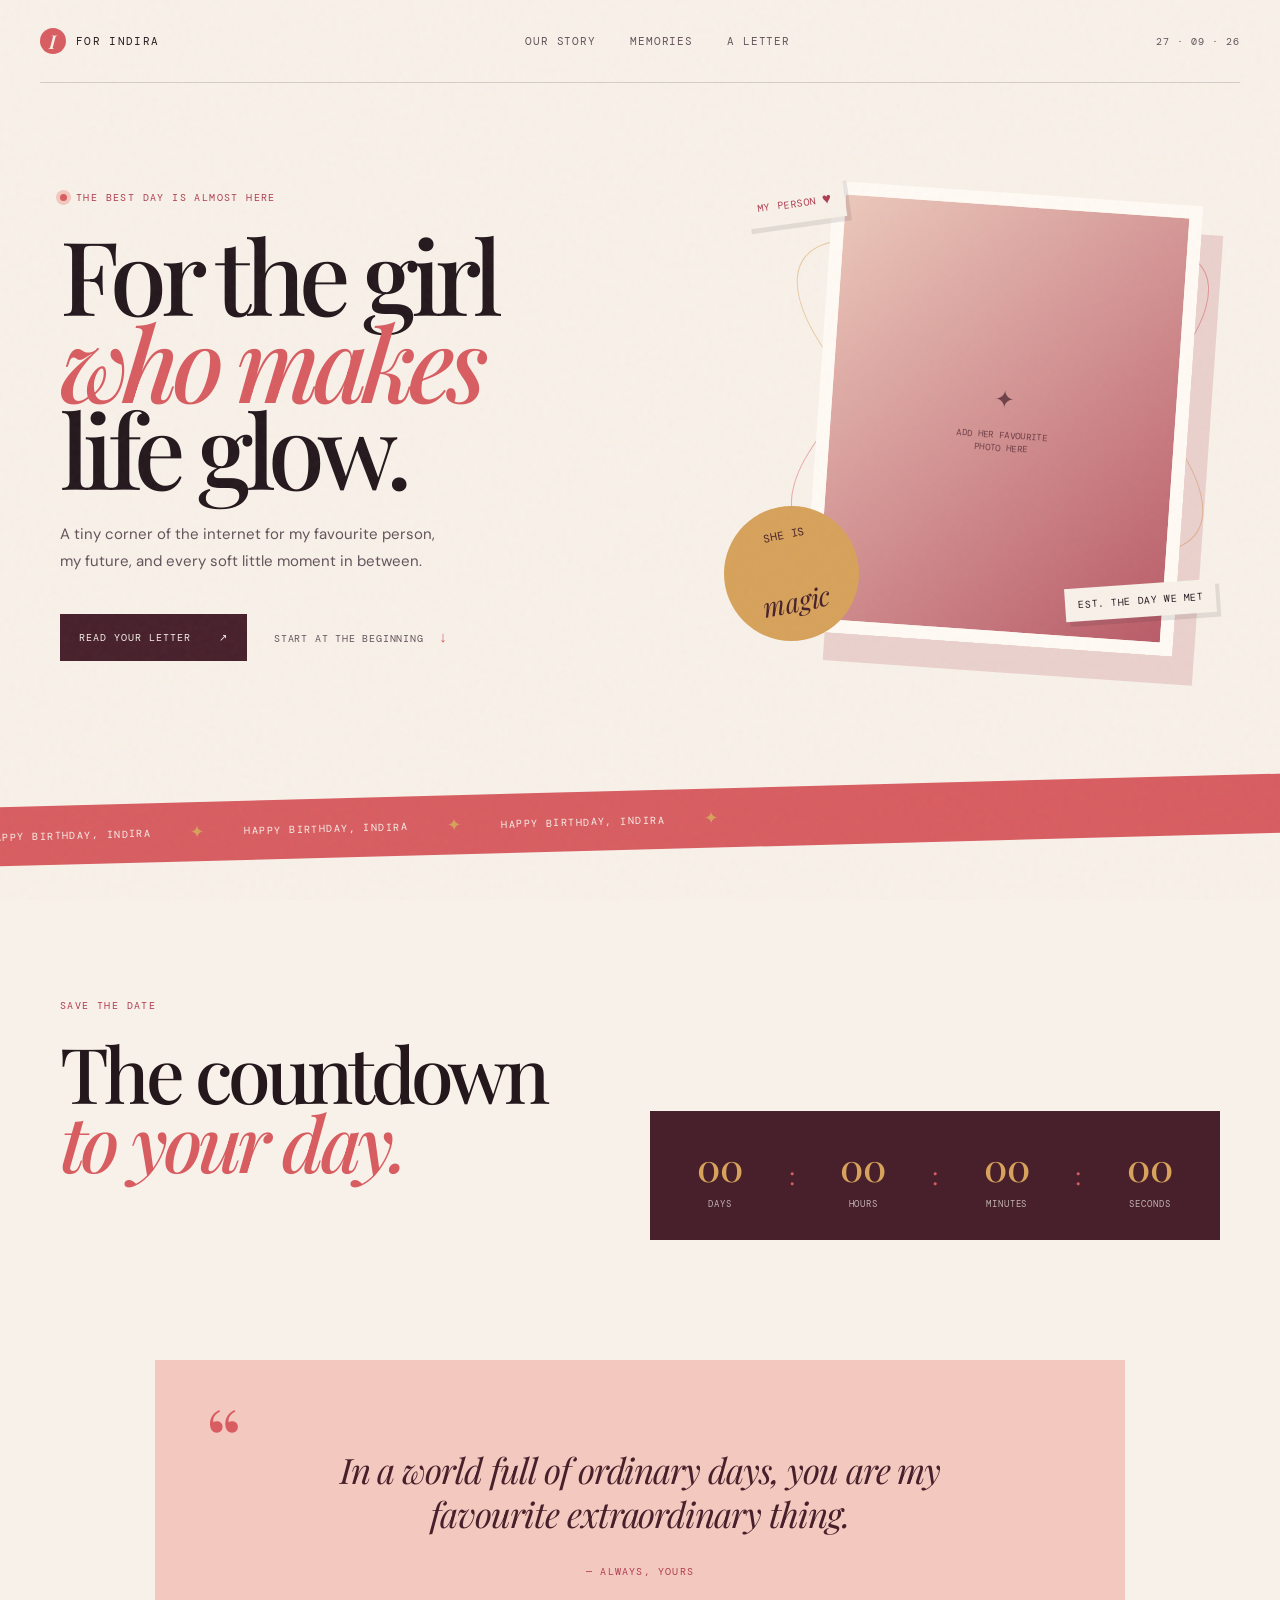
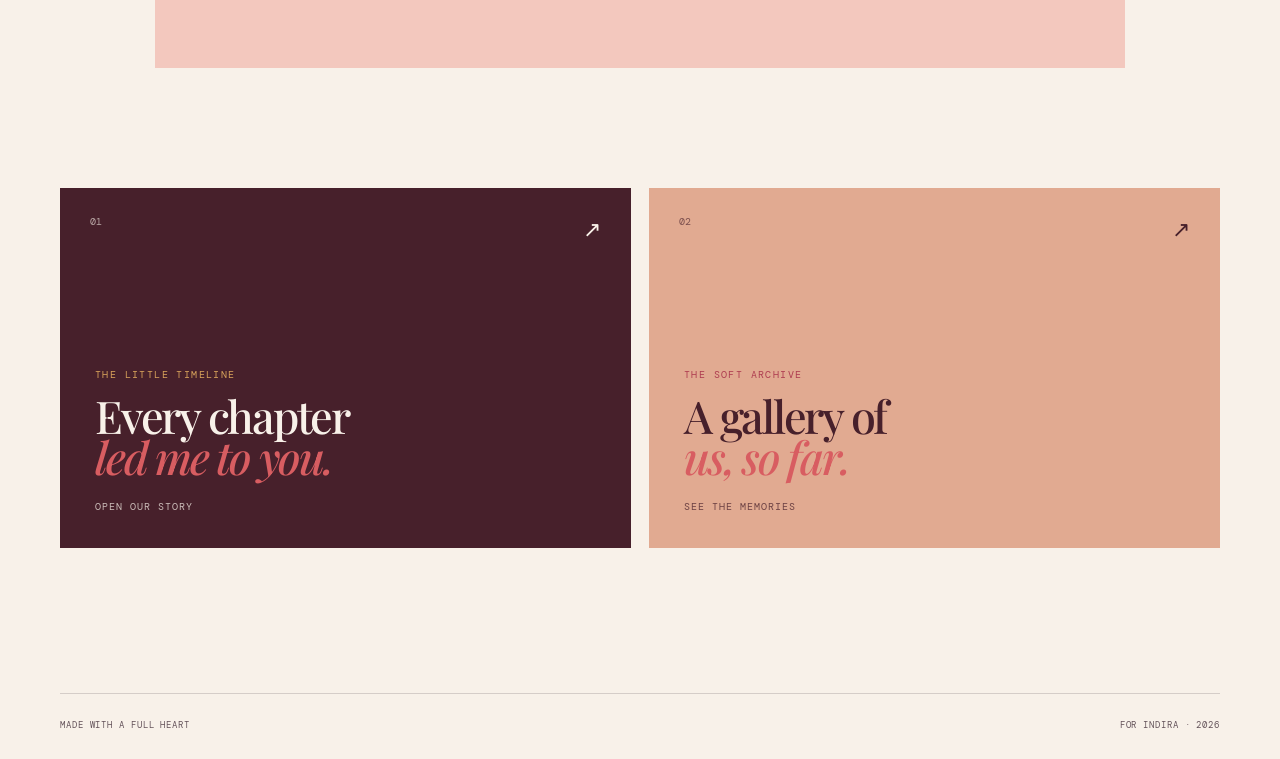
==== index.html @ 16805b85 "sample-template" ====
<!doctype html>
<html lang="en">
  <head>
    <meta charset="utf-8" />
    <meta name="viewport" content="width=device-width, initial-scale=1" />
    <meta name="theme-color" content="#22151a" />
    <meta name="description" content="A little birthday universe made for Indira." />
    <title>For Indira — A little birthday universe</title>
    <link rel="stylesheet" href="styles.css" />
    <script defer src="script.js"></script>
  </head>
  <body class="home-page">
    <div class="grain" aria-hidden="true"></div>
    <header class="site-header">
      <a class="brand" href="index.html" aria-label="For Indira home">
        <span class="brand-mark">i</span>
        <span>for indira</span>
      </a>
      <nav class="site-nav" aria-label="Main navigation">
        <a href="story.html">our story</a>
        <a href="gallery.html">memories</a>
        <a href="letter.html">a letter</a>
      </nav>
      <span class="header-date">27 · 09 · 26</span>
    </header>

    <main>
      <section class="hero section-shell">
        <div class="hero-copy">
          <p class="eyebrow"><span class="eyebrow-dot"></span> the best day is almost here</p>
          <h1>For the girl<br /><em>who makes</em><br />life glow.</h1>
          <p class="hero-intro">A tiny corner of the internet for my favourite person, my future, and every soft little moment in between.</p>
          <div class="hero-actions">
            <a class="button button-primary" href="letter.html">read your letter <span>↗</span></a>
            <a class="text-link" href="story.html">start at the beginning <span>↓</span></a>
          </div>
        </div>
        <div class="hero-art" aria-label="A framed photo placeholder for Indira">
          <div class="orbit orbit-one"></div>
          <div class="orbit orbit-two"></div>
          <div class="hero-photo photo-slot" data-photo="assets/photos/indira-hero.jpg" data-label="your favourite photo of Indira">
            <span class="photo-icon">✦</span>
            <span class="photo-slot-label">add her favourite photo here</span>
          </div>
          <div class="hero-sticker sticker-top">my person <span>♥</span></div>
          <div class="hero-sticker sticker-bottom">est. the day we met</div>
          <div class="hero-note">she is<br /><strong>magic</strong></div>
        </div>
      </section>

      <section class="ticker" aria-label="Birthday message">
        <div class="ticker-track"><span>happy birthday, indira</span><i>✦</i><span>happy birthday, indira</span><i>✦</i><span>happy birthday, indira</span><i>✦</i></div>
      </section>

      <section class="countdown-section section-shell">
        <div>
          <p class="eyebrow">save the date</p>
          <h2>The countdown<br /><em>to your day.</em></h2>
        </div>
        <div class="countdown-card" data-countdown="2026-09-27T00:00:00+05:30">
          <div class="countdown-item"><strong data-unit="days">00</strong><span>days</span></div>
          <div class="countdown-divider">:</div>
          <div class="countdown-item"><strong data-unit="hours">00</strong><span>hours</span></div>
          <div class="countdown-divider">:</div>
          <div class="countdown-item"><strong data-unit="minutes">00</strong><span>minutes</span></div>
          <div class="countdown-divider">:</div>
          <div class="countdown-item"><strong data-unit="seconds">00</strong><span>seconds</span></div>
        </div>
      </section>

      <section class="love-note section-shell">
        <span class="quote-mark">“</span>
        <p>In a world full of ordinary days, you are my favourite extraordinary thing.</p>
        <span class="signature">— always, yours</span>
      </section>

      <section class="preview-grid section-shell">
        <a class="preview-card preview-story" href="story.html">
          <span class="card-number">01</span><span class="card-arrow">↗</span>
          <p class="eyebrow">the little timeline</p><h3>Every chapter<br /><em>led me to you.</em></h3><span class="card-link">open our story</span>
        </a>
        <a class="preview-card preview-gallery" href="gallery.html">
          <span class="card-number">02</span><span class="card-arrow">↗</span>
          <p class="eyebrow">the soft archive</p><h3>A gallery of<br /><em>us, so far.</em></h3><span class="card-link">see the memories</span>
        </a>
      </section>
    </main>

    <footer class="site-footer section-shell"><span>made with a full heart</span><span>for indira · 2026</span></footer>
  </body>
</html>
---- styles.css ----
@import url('https://fonts.googleapis.com/css2?family=DM+Mono:wght@400;500&family=DM+Sans:wght@400;500;600;700&family=Playfair+Display:ital,wght@0,500;0,600;1,500;1,600&display=swap');

:root {
  --ink: #24181d;
  --ink-soft: #64535a;
  --paper: #f8f1e9;
  --paper-deep: #eaded3;
  --rose: #d85d61;
  --rose-dark: #ae3d50;
  --rose-pale: #f3c8be;
  --wine: #47202b;
  --gold: #d7a25b;
  --line: rgba(36, 24, 29, .16);
  --serif: 'Playfair Display', Georgia, serif;
  --sans: 'DM Sans', Arial, sans-serif;
  --mono: 'DM Mono', monospace;
}

* { box-sizing: border-box; }
html { scroll-behavior: smooth; }
body { margin: 0; background: var(--paper); color: var(--ink); font-family: var(--sans); overflow-x: hidden; }
a { color: inherit; text-decoration: none; }
button { font: inherit; }
.grain { position: fixed; inset: 0; z-index: 20; pointer-events: none; opacity: .055; background-image: url("data:image/svg+xml,%3Csvg viewBox='0 0 180 180' xmlns='http://www.w3.org/2000/svg'%3E%3Cfilter id='n'%3E%3CfeTurbulence type='fractalNoise' baseFrequency='.85' numOctaves='3' stitchTiles='stitch'/%3E%3C/filter%3E%3Crect width='100%25' height='100%25' filter='url(%23n)' opacity='.7'/%3E%3C/svg%3E"); }
.section-shell { width: min(1160px, calc(100% - 80px)); margin-inline: auto; }
.site-header { position: relative; z-index: 2; width: min(1280px, calc(100% - 80px)); margin: 0 auto; padding: 28px 0; display: flex; align-items: center; justify-content: space-between; border-bottom: 1px solid var(--line); }
.brand { display: flex; align-items: center; gap: 10px; font-family: var(--mono); font-size: 11px; letter-spacing: .12em; text-transform: uppercase; }
.brand-mark { width: 26px; height: 26px; display: grid; place-items: center; border-radius: 50%; background: var(--rose); color: var(--paper); font: 600 19px var(--serif); font-style: italic; }
.site-nav { display: flex; gap: 34px; color: var(--ink-soft); font: 11px var(--mono); letter-spacing: .08em; text-transform: uppercase; }
.site-nav a { position: relative; transition: color .25s ease; }
.site-nav a:hover, .site-nav a.active { color: var(--rose-dark); }
.site-nav a.active::after { content: ''; position: absolute; left: 0; right: 0; bottom: -11px; height: 2px; background: var(--rose); }
.header-date { color: var(--ink-soft); font: 10px var(--mono); letter-spacing: .1em; }
.hero { min-height: 690px; padding: 88px 0 110px; display: grid; grid-template-columns: 1fr .85fr; align-items: center; gap: 80px; }
.eyebrow { display: flex; align-items: center; gap: 9px; margin: 0 0 26px; color: var(--rose-dark); font: 10px var(--mono); letter-spacing: .14em; text-transform: uppercase; }
.eyebrow-dot { width: 7px; height: 7px; border-radius: 50%; background: var(--rose); box-shadow: 0 0 0 4px var(--rose-pale); }
h1, h2, h3, p { margin-top: 0; }
h1 { max-width: 680px; margin-bottom: 30px; font: 500 clamp(4.3rem, 8vw, 7.65rem)/.85 var(--serif); letter-spacing: -.065em; }
h1 em, h2 em, h3 em { color: var(--rose); font-style: italic; }
.hero-intro { max-width: 380px; color: var(--ink-soft); font-size: 15px; line-height: 1.75; }
.hero-actions { display: flex; align-items: center; gap: 27px; margin-top: 40px; }
.button { display: inline-flex; align-items: center; gap: 28px; border: 0; cursor: pointer; font: 10px var(--mono); letter-spacing: .1em; text-transform: uppercase; transition: transform .25s ease, background .25s ease, color .25s ease; }
.button:hover { transform: translateY(-3px); }
.button-primary { padding: 17px 19px; background: var(--wine); color: var(--paper); }
.button-primary:hover { background: var(--rose-dark); }
.button-outline { padding: 15px 18px; color: var(--wine); border: 1px solid var(--wine); background: transparent; }
.button-outline:hover { color: var(--paper); background: var(--wine); }
.text-link { color: var(--ink-soft); font: 10px var(--mono); letter-spacing: .08em; text-transform: uppercase; }
.text-link span { margin-left: 8px; color: var(--rose); font-size: 15px; }
.hero-art { position: relative; min-height: 510px; }
.hero-photo { position: absolute; top: 22px; right: 32px; width: min(370px, 75%); aspect-ratio: .82; transform: rotate(4deg); }
.photo-slot { display: flex; flex-direction: column; align-items: center; justify-content: center; overflow: hidden; border: 13px solid #fffaf4; box-shadow: 22px 28px 0 rgba(174, 61, 80, .18); background: linear-gradient(135deg, #ecc8bb, #b95b68); color: rgba(71, 32, 43, .72); transition: background-image .3s ease; }
.photo-slot.has-photo { background-position: center; background-size: cover; }
.photo-slot.has-photo > * { opacity: 0; }
.photo-icon { margin-bottom: 15px; font: 24px var(--serif); }
.photo-slot-label { max-width: 120px; text-align: center; font: 9px/1.5 var(--mono); letter-spacing: .04em; text-transform: uppercase; }
.orbit { position: absolute; border: 1px solid var(--rose); border-radius: 50%; opacity: .5; }
.orbit-one { width: 480px; height: 180px; top: 135px; right: -20px; transform: rotate(-32deg); }
.orbit-two { width: 480px; height: 180px; top: 135px; right: -20px; transform: rotate(35deg); border-color: var(--gold); }
.hero-sticker { position: absolute; display: flex; align-items: center; gap: 6px; padding: 10px 13px; background: var(--paper); box-shadow: 4px 5px 0 rgba(36, 24, 29, .1); font: 10px var(--mono); letter-spacing: .06em; text-transform: uppercase; }
.sticker-top { top: 12px; left: 20px; transform: rotate(-8deg); color: var(--rose-dark); }
.sticker-top span { font-size: 15px; }
.sticker-bottom { right: 4px; bottom: 64px; transform: rotate(-4deg); }
.hero-note { position: absolute; left: 0; bottom: 40px; width: 135px; height: 135px; display: grid; place-items: center; text-align: center; border-radius: 50%; background: var(--gold); color: var(--wine); transform: rotate(-11deg); font: 11px/1.1 var(--mono); text-transform: uppercase; }
.hero-note strong { font: italic 27px var(--serif); text-transform: lowercase; }
.ticker { overflow: hidden; padding: 18px 0; background: var(--rose); color: var(--paper); transform: rotate(-1.5deg) scale(1.02); }
.ticker-track { width: max-content; display: flex; align-items: center; gap: 38px; animation: ticker 24s linear infinite; font: 10px var(--mono); letter-spacing: .13em; text-transform: uppercase; }
.ticker-track i { color: var(--gold); font-size: 17px; font-style: normal; }
@keyframes ticker { to { transform: translateX(-33.33%); } }
.countdown-section { padding: 150px 0 120px; display: flex; justify-content: space-between; align-items: end; gap: 40px; }
h2 { font: 500 clamp(3rem, 6vw, 5.4rem)/.9 var(--serif); letter-spacing: -.06em; }
.countdown-card { min-width: 570px; display: flex; align-items: center; justify-content: space-around; padding: 30px 24px; background: var(--wine); color: var(--paper); }
.countdown-item { display: flex; flex-direction: column; align-items: center; gap: 6px; }
.countdown-item strong { font: 500 38px var(--serif); color: var(--gold); }
.countdown-item span { font: 9px var(--mono); letter-spacing: .1em; text-transform: uppercase; opacity: .7; }
.countdown-divider { color: var(--rose); font: 24px var(--serif); }
.love-note { position: relative; max-width: 970px; padding: 88px 90px; background: var(--rose-pale); text-align: center; }
.love-note p { margin: 0 auto 24px; max-width: 690px; font: italic 35px/1.25 var(--serif); letter-spacing: -.03em; color: var(--wine); }
.quote-mark { position: absolute; left: 50px; top: 42px; color: var(--rose); font: 90px/.8 var(--serif); }
.signature { font: 10px var(--mono); letter-spacing: .12em; text-transform: uppercase; color: var(--rose-dark); }
.preview-grid { display: grid; grid-template-columns: 1fr 1fr; gap: 18px; padding: 120px 0 145px; }
.preview-card { position: relative; min-height: 360px; padding: 35px; display: flex; flex-direction: column; justify-content: flex-end; overflow: hidden; transition: transform .3s ease; }
.preview-card:hover { transform: translateY(-7px); }
.preview-story { background: var(--wine); color: var(--paper); }
.preview-gallery { background: #e1aa91; color: var(--wine); }
.preview-card .eyebrow { margin-bottom: 14px; color: var(--gold); }
.preview-gallery .eyebrow { color: var(--rose-dark); }
.preview-card h3 { margin-bottom: 24px; font: 500 45px/.9 var(--serif); letter-spacing: -.05em; }
.card-number, .card-arrow { position: absolute; top: 27px; font: 10px var(--mono); }
.card-number { left: 30px; opacity: .65; }
.card-arrow { right: 30px; font-size: 22px; }
.card-link { font: 10px var(--mono); letter-spacing: .1em; text-transform: uppercase; opacity: .75; }
.site-footer { display: flex; justify-content: space-between; padding: 25px 0 28px; border-top: 1px solid var(--line); color: var(--ink-soft); font: 9px var(--mono); letter-spacing: .1em; text-transform: uppercase; }
.inner-hero { padding: 125px 0 95px; }
.inner-hero h1 { font-size: clamp(4rem, 8vw, 7.2rem); }
.inner-lede { max-width: 470px; margin-left: 26%; color: var(--ink-soft); font-size: 15px; line-height: 1.7; }
.timeline { padding-bottom: 125px; }
.timeline-item { display: grid; grid-template-columns: 80px 1fr 170px; gap: 45px; padding: 55px 0; border-top: 1px solid var(--line); }
.timeline-marker { width: 42px; height: 42px; display: grid; place-items: center; border: 1px solid var(--rose); border-radius: 50%; color: var(--rose-dark); font: 10px var(--mono); }
.timeline-copy { max-width: 620px; }
.timeline-label { color: var(--rose-dark); font: 10px var(--mono); letter-spacing: .1em; text-transform: uppercase; }
.timeline-copy h2 { margin: 18px 0 20px; font-size: 55px; }
.timeline-copy p { max-width: 490px; color: var(--ink-soft); font-size: 15px; line-height: 1.8; }
.timeline-year { padding-top: 2px; color: var(--ink-soft); font: 10px var(--mono); letter-spacing: .08em; text-align: right; text-transform: uppercase; }
.chapter-photo { padding-bottom: 135px; display: grid; grid-template-columns: minmax(300px, 650px) 1fr; align-items: end; gap: 65px; }
.wide-photo { aspect-ratio: 1.6; }
.photo-caption { margin: 0 0 7px; font: 22px/1.3 var(--serif); letter-spacing: -.03em; }
.photo-caption em { color: var(--rose); }
.gallery-grid { display: grid; grid-template-columns: 1fr 1.15fr; gap: 70px 25px; padding-bottom: 120px; }
.gallery-card { margin: 0; }
.gallery-photo { width: 100%; border-width: 10px; box-shadow: 12px 15px 0 rgba(174, 61, 80, .15); }
.gallery-tall { grid-row: span 2; width: 76%; transform: rotate(-3deg); }
.gallery-tall .gallery-photo { aspect-ratio: .76; background: linear-gradient(150deg, #e0a790, #b95164); }
.gallery-wide { width: 94%; margin-left: auto; transform: rotate(2deg); }
.gallery-wide .gallery-photo { aspect-ratio: 1.4; background: linear-gradient(150deg, #e6c79e, #d87b69); }
.gallery-square { width: 73%; margin-left: 9%; transform: rotate(3deg); }
.gallery-square .gallery-photo { aspect-ratio: 1; background: linear-gradient(150deg, #c995a1, #6f374a); color: var(--paper); }
.gallery-offset { margin-top: -30px; }
figcaption { display: flex; gap: 12px; margin-top: 19px; color: var(--ink-soft); font: 10px var(--mono); letter-spacing: .06em; text-transform: uppercase; }
figcaption span { color: var(--rose-dark); }
.gallery-cta { display: flex; align-items: center; justify-content: center; gap: 30px; padding: 80px 0 130px; border-top: 1px solid var(--line); color: var(--rose-dark); text-align: center; }
.gallery-cta p { margin: 0; font: 38px/1 var(--serif); letter-spacing: -.04em; }
.gallery-cta em { color: var(--rose); }
.cta-spark { color: var(--gold); font-size: 26px; }
.letter-intro { padding-bottom: 80px; }
.letter-wrap { padding-bottom: 135px; display: flex; flex-direction: column; align-items: center; }
.letter-paper { position: relative; width: min(760px, 100%); padding: 36px 80px 75px; background: #fffaf2; box-shadow: 0 22px 50px rgba(71, 32, 43, .1); }
.letter-paper::before { content: ''; position: absolute; inset: 12px; border: 1px solid rgba(174, 61, 80, .32); pointer-events: none; }
.paper-topline { position: relative; z-index: 1; display: flex; justify-content: space-between; padding-bottom: 18px; border-bottom: 1px solid rgba(36, 24, 29, .15); color: var(--ink-soft); font: 9px var(--mono); letter-spacing: .1em; text-transform: uppercase; }
.letter-content { position: relative; z-index: 1; padding: 55px 25px 0; font: 17px/1.85 var(--serif); color: #49343b; }
.letter-content p { margin-bottom: 23px; }
.letter-salutation { color: var(--rose-dark); font-style: italic; }
.letter-signoff { padding-top: 20px; color: var(--wine); }
.letter-signoff span { font-size: 14px; }
.letter-signoff strong { color: var(--rose); font-family: var(--sans); }
.paper-stamp { position: absolute; right: 54px; bottom: 27px; width: 55px; height: 55px; display: grid; place-items: center; border: 1px solid var(--rose); border-radius: 50%; color: var(--rose); font: italic 26px var(--serif); transform: rotate(12deg); }
.paper-stamp small { margin-top: -25px; font: 13px var(--sans); }
.print-button { margin-top: 35px; }

@media (max-width: 800px) {
  .section-shell, .site-header { width: min(100% - 40px, 600px); }
  .site-header { padding: 20px 0; }
  .site-nav { gap: 13px; font-size: 9px; }
  .site-nav a.active::after { bottom: -8px; }
  .header-date { display: none; }
  .hero { min-height: auto; padding: 75px 0 85px; display: flex; flex-direction: column; align-items: stretch; gap: 50px; }
  h1 { font-size: clamp(4rem, 19vw, 6.5rem); }
  .hero-art { min-height: 430px; }
  .hero-photo { right: 10%; width: 68%; }
  .orbit-one, .orbit-two { right: -10%; width: 110%; }
  .hero-note { bottom: 6px; left: 3%; width: 110px; height: 110px; }
  .sticker-bottom { right: 0; bottom: 34px; font-size: 8px; }
  .countdown-section { padding: 110px 0 90px; display: block; }
  .countdown-card { min-width: 0; margin-top: 45px; padding: 20px 10px; }
  .countdown-item strong { font-size: 25px; }
  .countdown-item span { font-size: 7px; }
  .countdown-divider { font-size: 16px; }
  .love-note { padding: 65px 28px; }
  .love-note p { font-size: 27px; }
  .quote-mark { left: 16px; top: 25px; font-size: 60px; }
  .preview-grid { grid-template-columns: 1fr; padding: 90px 0 100px; }
  .preview-card { min-height: 280px; }
  .inner-hero { padding: 80px 0 70px; }
  .inner-lede { margin-left: 0; }
  .timeline-item { grid-template-columns: 45px 1fr; gap: 20px; padding: 40px 0; }
  .timeline-year { grid-column: 2; padding: 0; text-align: left; }
  .timeline-copy h2 { font-size: 41px; }
  .chapter-photo { display: block; padding-bottom: 100px; }
  .photo-caption { margin: 30px 0 0; }
  .gallery-grid { display: flex; flex-direction: column; gap: 55px; padding-bottom: 95px; }
  .gallery-tall, .gallery-wide, .gallery-square, .gallery-offset { width: 88%; margin: 0 auto; }
  .gallery-square { width: 70%; margin-left: 13%; }
  .letter-paper { padding: 28px 30px 60px; }
  .letter-content { padding: 40px 7px 0; font-size: 16px; }
  .paper-stamp { right: 34px; bottom: 20px; }
  .site-footer { font-size: 8px; }
}

@media (prefers-reduced-motion: reduce) { *, *::before, *::after { scroll-behavior: auto !important; animation-duration: .01ms !important; animation-iteration-count: 1 !important; transition-duration: .01ms !important; } }

@media print { .site-header, .site-footer, .grain, .print-button { display: none !important; } .letter-wrap { padding: 0; } .letter-paper { width: 100%; box-shadow: none; } body { background: white; } }
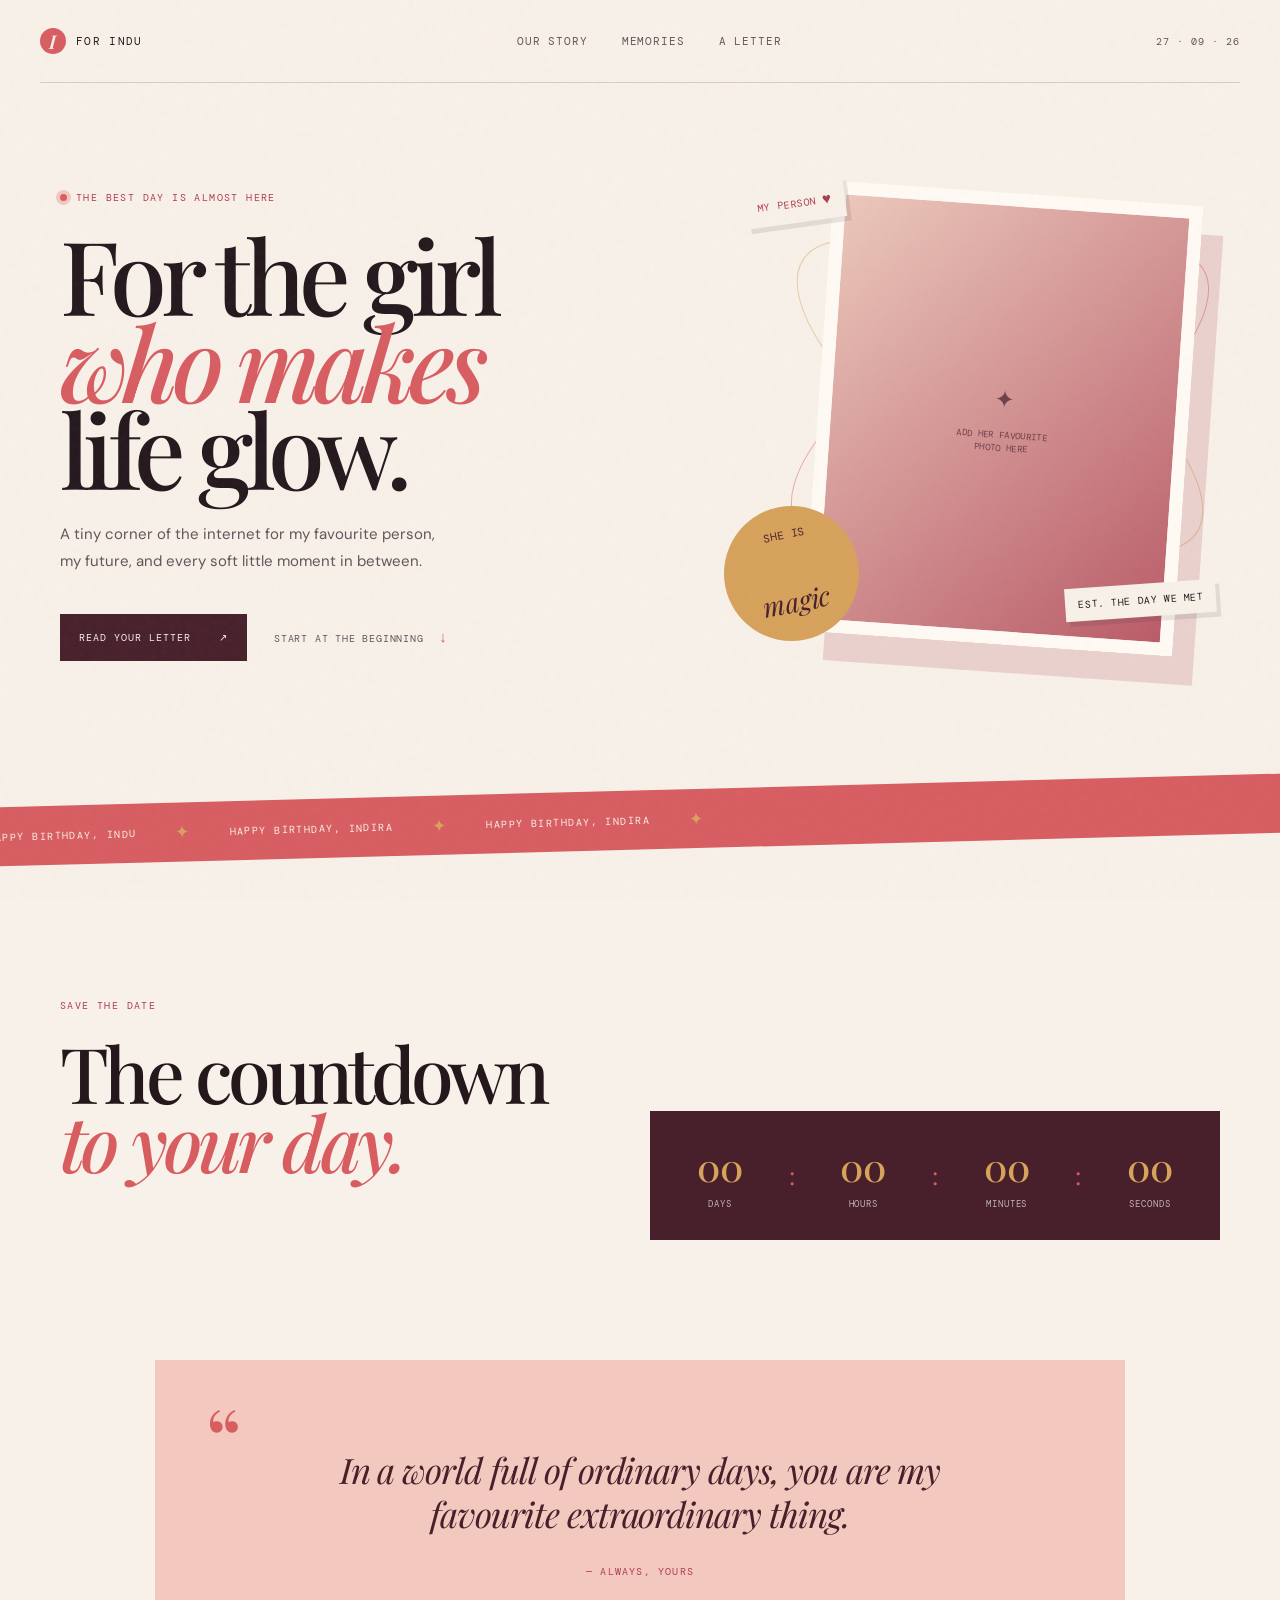
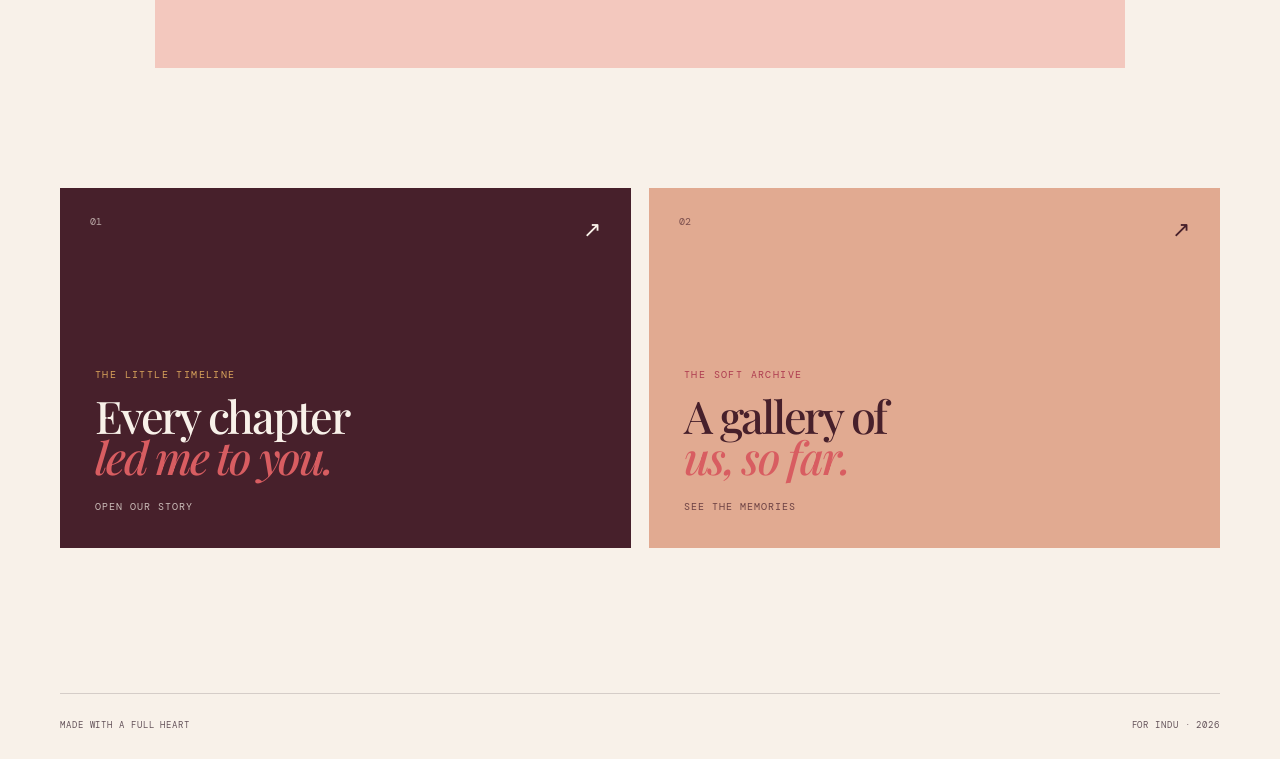
==== commit 874b8568: "name-modified" ====
--- a/index.html
+++ b/index.html
@@ -5,7 +5,7 @@
     <meta name="viewport" content="width=device-width, initial-scale=1" />
     <meta name="theme-color" content="#22151a" />
     <meta name="description" content="A little birthday universe made for Indira." />
-    <title>For Indira — A little birthday universe</title>
+    <title>For Indu — A little birthday universe</title>
     <link rel="stylesheet" href="styles.css" />
     <script defer src="script.js"></script>
   </head>
@@ -14,7 +14,7 @@
     <header class="site-header">
       <a class="brand" href="index.html" aria-label="For Indira home">
         <span class="brand-mark">i</span>
-        <span>for indira</span>
+        <span>for indu</span>
       </a>
       <nav class="site-nav" aria-label="Main navigation">
         <a href="story.html">our story</a>
@@ -35,7 +35,7 @@
             <a class="text-link" href="story.html">start at the beginning <span>↓</span></a>
           </div>
         </div>
-        <div class="hero-art" aria-label="A framed photo placeholder for Indira">
+        <div class="hero-art" aria-label="A framed photo placeholder for Indu">
           <div class="orbit orbit-one"></div>
           <div class="orbit orbit-two"></div>
           <div class="hero-photo photo-slot" data-photo="assets/photos/indira-hero.jpg" data-label="your favourite photo of Indira">
@@ -49,7 +49,7 @@
       </section>
 
       <section class="ticker" aria-label="Birthday message">
-        <div class="ticker-track"><span>happy birthday, indira</span><i>✦</i><span>happy birthday, indira</span><i>✦</i><span>happy birthday, indira</span><i>✦</i></div>
+        <div class="ticker-track"><span>happy birthday, indu</span><i>✦</i><span>happy birthday, indira</span><i>✦</i><span>happy birthday, indira</span><i>✦</i></div>
       </section>
 
       <section class="countdown-section section-shell">
@@ -86,6 +86,6 @@
       </section>
     </main>
 
-    <footer class="site-footer section-shell"><span>made with a full heart</span><span>for indira · 2026</span></footer>
+    <footer class="site-footer section-shell"><span>made with a full heart</span><span>for indu · 2026</span></footer>
   </body>
 </html>
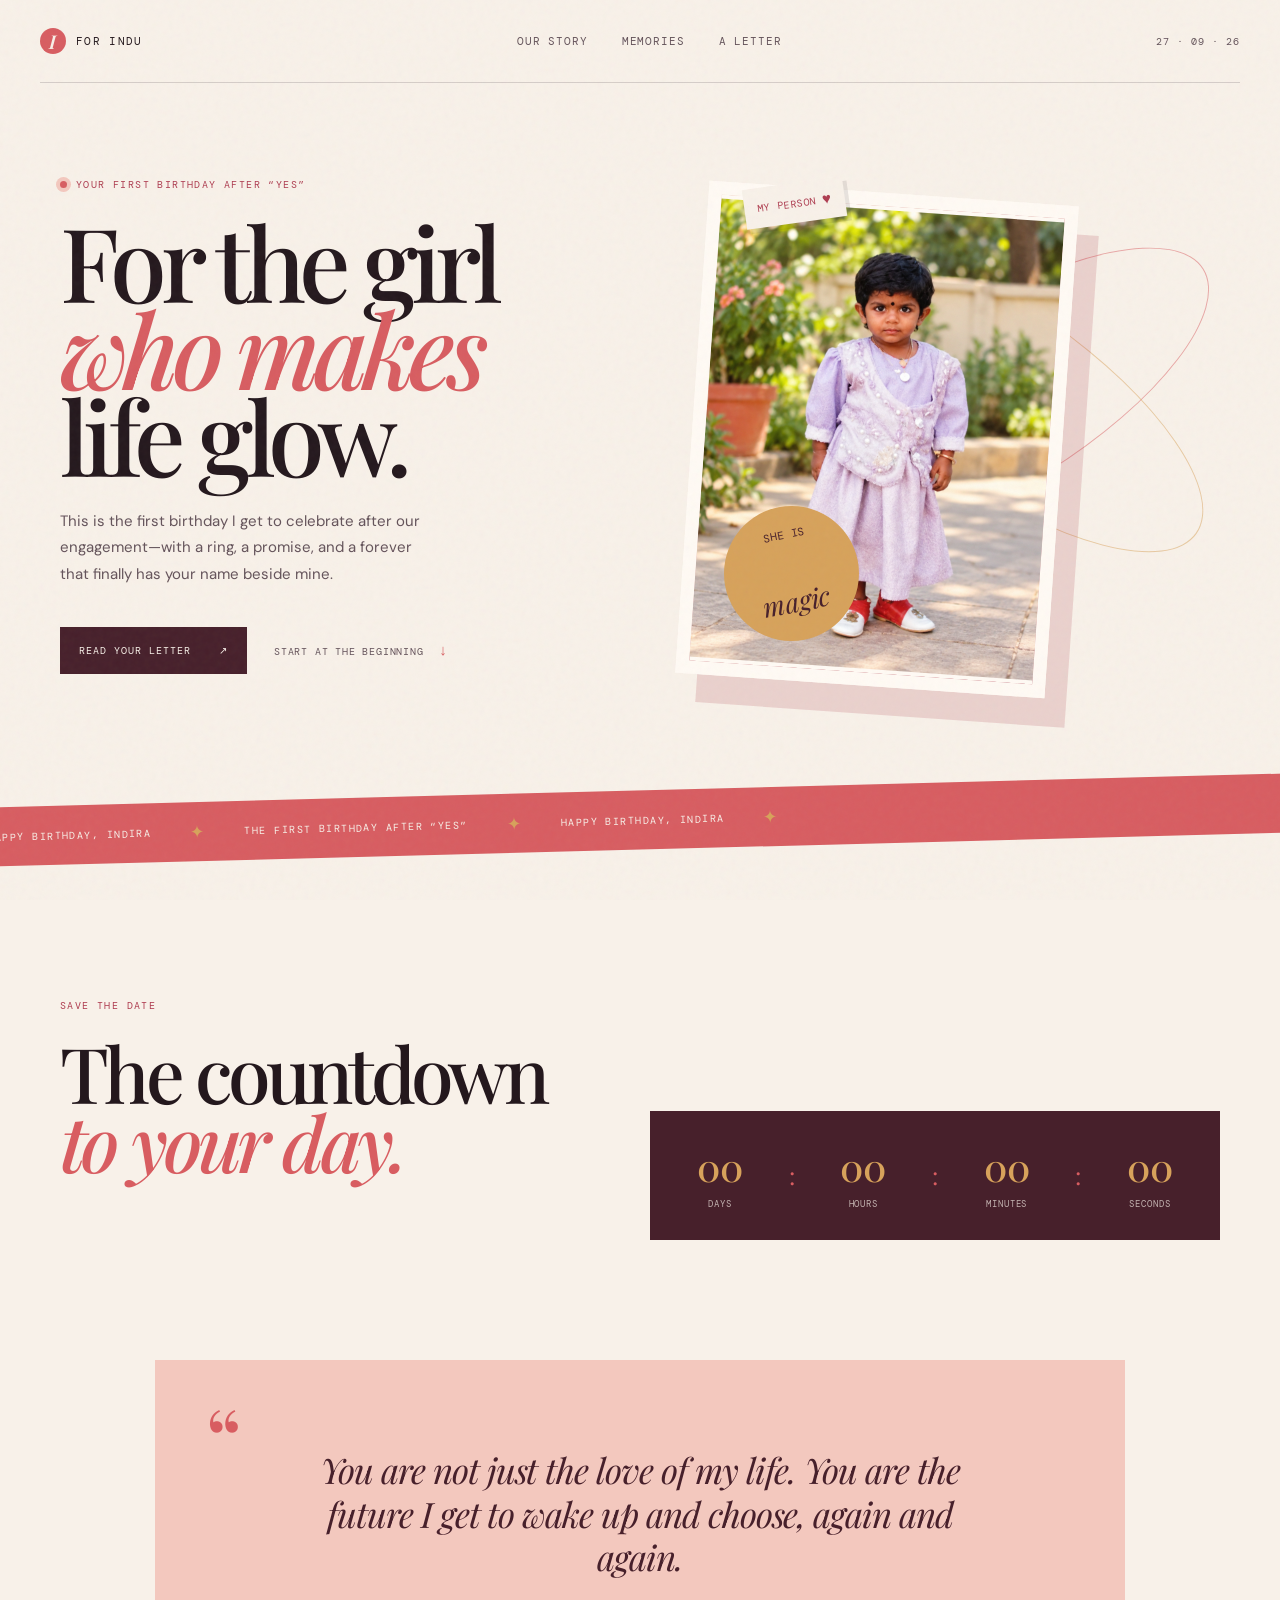
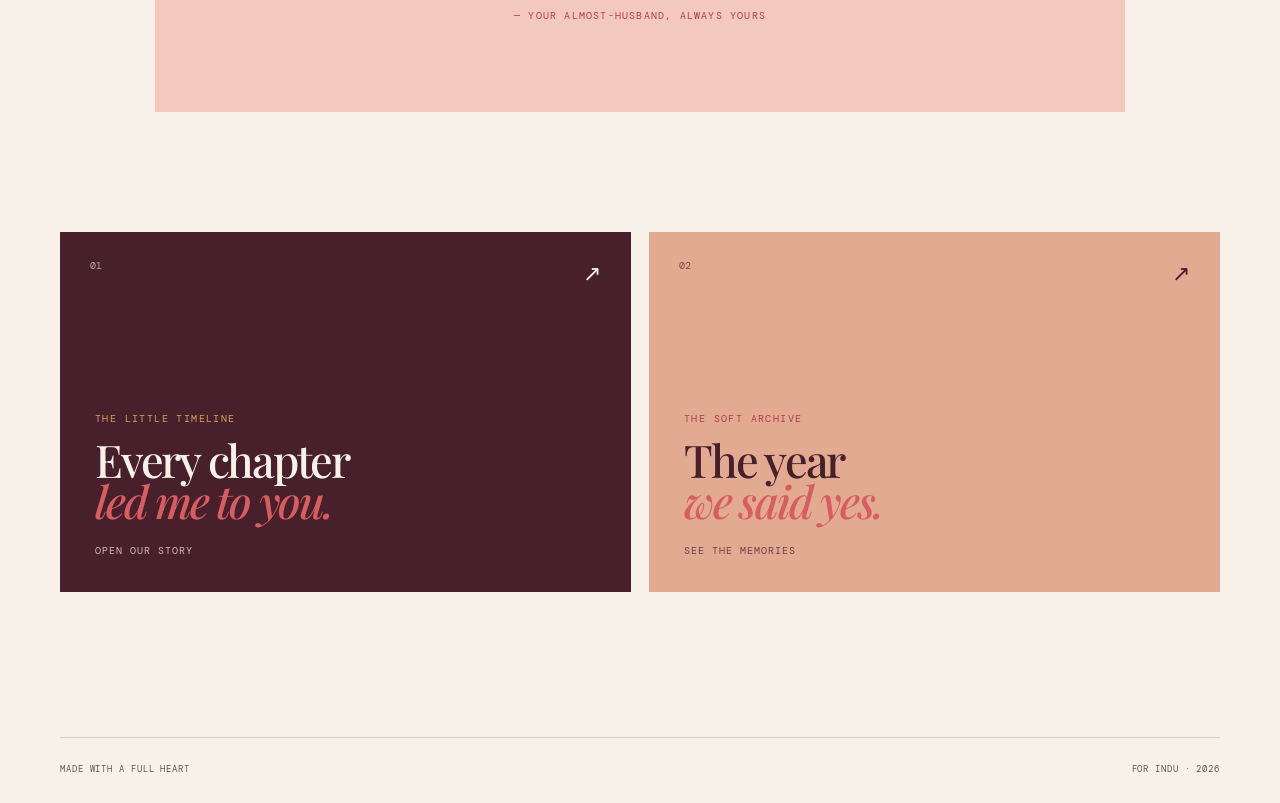
==== commit c3645340: "grid-fix" ====
--- a/index.html
+++ b/index.html
@@ -5,7 +5,7 @@
     <meta name="viewport" content="width=device-width, initial-scale=1" />
     <meta name="theme-color" content="#22151a" />
     <meta name="description" content="A little birthday universe made for Indira." />
-    <title>For Indu — A little birthday universe</title>
+    <title>For Indira — A little birthday universe</title>
     <link rel="stylesheet" href="styles.css" />
     <script defer src="script.js"></script>
   </head>
@@ -27,9 +27,9 @@
     <main>
       <section class="hero section-shell">
         <div class="hero-copy">
-          <p class="eyebrow"><span class="eyebrow-dot"></span> the best day is almost here</p>
+          <p class="eyebrow"><span class="eyebrow-dot"></span> your first birthday after “yes”</p>
           <h1>For the girl<br /><em>who makes</em><br />life glow.</h1>
-          <p class="hero-intro">A tiny corner of the internet for my favourite person, my future, and every soft little moment in between.</p>
+          <p class="hero-intro">This is the first birthday I get to celebrate after our engagement—with a ring, a promise, and a forever that finally has your name beside mine.</p>
           <div class="hero-actions">
             <a class="button button-primary" href="letter.html">read your letter <span>↗</span></a>
             <a class="text-link" href="story.html">start at the beginning <span>↓</span></a>
@@ -38,18 +38,18 @@
         <div class="hero-art" aria-label="A framed photo placeholder for Indu">
           <div class="orbit orbit-one"></div>
           <div class="orbit orbit-two"></div>
-          <div class="hero-photo photo-slot" data-photo="assets/photos/indira-hero.jpg" data-label="your favourite photo of Indira">
+          <div class="hero-photo photo-slot" data-photo="assets/photos/indira-hero.jpg" data-label="the little girl who became my whole world">
+            <img class="photo-image" src="assets/photos/indira-hero.jpg" alt="Indira as a child in a lavender dress" />
             <span class="photo-icon">✦</span>
-            <span class="photo-slot-label">add her favourite photo here</span>
+            <span class="photo-slot-label">the little girl who became my whole world</span>
           </div>
           <div class="hero-sticker sticker-top">my person <span>♥</span></div>
-          <div class="hero-sticker sticker-bottom">est. the day we met</div>
           <div class="hero-note">she is<br /><strong>magic</strong></div>
         </div>
       </section>
 
       <section class="ticker" aria-label="Birthday message">
-        <div class="ticker-track"><span>happy birthday, indu</span><i>✦</i><span>happy birthday, indira</span><i>✦</i><span>happy birthday, indira</span><i>✦</i></div>
+        <div class="ticker-track"><span>happy birthday, indira</span><i>✦</i><span>the first birthday after “yes”</span><i>✦</i><span>happy birthday, indira</span><i>✦</i></div>
       </section>
 
       <section class="countdown-section section-shell">
@@ -70,8 +70,8 @@
 
       <section class="love-note section-shell">
         <span class="quote-mark">“</span>
-        <p>In a world full of ordinary days, you are my favourite extraordinary thing.</p>
-        <span class="signature">— always, yours</span>
+        <p>You are not just the love of my life. You are the future I get to wake up and choose, again and again.</p>
+        <span class="signature">— your almost-husband, always yours</span>
       </section>
 
       <section class="preview-grid section-shell">
@@ -81,7 +81,7 @@
         </a>
         <a class="preview-card preview-gallery" href="gallery.html">
           <span class="card-number">02</span><span class="card-arrow">↗</span>
-          <p class="eyebrow">the soft archive</p><h3>A gallery of<br /><em>us, so far.</em></h3><span class="card-link">see the memories</span>
+          <p class="eyebrow">the soft archive</p><h3>The year<br /><em>we said yes.</em></h3><span class="card-link">see the memories</span>
         </a>
       </section>
     </main>
--- a/styles.css
+++ b/styles.css
@@ -48,10 +48,12 @@
 .text-link { color: var(--ink-soft); font: 10px var(--mono); letter-spacing: .08em; text-transform: uppercase; }
 .text-link span { margin-left: 8px; color: var(--rose); font-size: 15px; }
 .hero-art { position: relative; min-height: 510px; }
-.hero-photo { position: absolute; top: 22px; right: 32px; width: min(370px, 75%); aspect-ratio: .82; transform: rotate(4deg); }
-.photo-slot { display: flex; flex-direction: column; align-items: center; justify-content: center; overflow: hidden; border: 13px solid #fffaf4; box-shadow: 22px 28px 0 rgba(174, 61, 80, .18); background: linear-gradient(135deg, #ecc8bb, #b95b68); color: rgba(71, 32, 43, .72); transition: background-image .3s ease; }
-.photo-slot.has-photo { background-position: center; background-size: cover; }
-.photo-slot.has-photo > * { opacity: 0; }
+.hero-photo { position: absolute; top: 22px; right: 32px; width: min(370px, 75%); aspect-ratio: .75; transform: rotate(4deg); }
+.photo-slot { position: relative; display: flex; flex-direction: column; align-items: center; justify-content: center; overflow: hidden; border: 13px solid #fffaf4; box-shadow: 22px 28px 0 rgba(174, 61, 80, .18); background: linear-gradient(135deg, #ecc8bb, #b95b68); color: rgba(71, 32, 43, .72); transition: background-color .3s ease; }
+.photo-image { position: absolute; inset: 0; z-index: 0; display: block; width: 100%; height: 100%; object-fit: contain; object-position: center; background: #fffaf4; }
+.photo-slot.has-photo { background-color: #fffaf4; }
+.photo-slot.has-photo .photo-icon, .photo-slot.has-photo .photo-slot-label { opacity: 0; }
+.photo-slot .photo-icon, .photo-slot .photo-slot-label { position: relative; z-index: 1; }
 .photo-icon { margin-bottom: 15px; font: 24px var(--serif); }
 .photo-slot-label { max-width: 120px; text-align: center; font: 9px/1.5 var(--mono); letter-spacing: .04em; text-transform: uppercase; }
 .orbit { position: absolute; border: 1px solid var(--rose); border-radius: 50%; opacity: .5; }
@@ -103,18 +105,19 @@
 .timeline-copy p { max-width: 490px; color: var(--ink-soft); font-size: 15px; line-height: 1.8; }
 .timeline-year { padding-top: 2px; color: var(--ink-soft); font: 10px var(--mono); letter-spacing: .08em; text-align: right; text-transform: uppercase; }
 .chapter-photo { padding-bottom: 135px; display: grid; grid-template-columns: minmax(300px, 650px) 1fr; align-items: end; gap: 65px; }
-.wide-photo { aspect-ratio: 1.6; }
+.wide-photo { width: min(430px, 100%); aspect-ratio: .5625; justify-self: center; }
 .photo-caption { margin: 0 0 7px; font: 22px/1.3 var(--serif); letter-spacing: -.03em; }
 .photo-caption em { color: var(--rose); }
 .gallery-grid { display: grid; grid-template-columns: 1fr 1.15fr; gap: 70px 25px; padding-bottom: 120px; }
 .gallery-card { margin: 0; }
 .gallery-photo { width: 100%; border-width: 10px; box-shadow: 12px 15px 0 rgba(174, 61, 80, .15); }
 .gallery-tall { grid-row: span 2; width: 76%; transform: rotate(-3deg); }
-.gallery-tall .gallery-photo { aspect-ratio: .76; background: linear-gradient(150deg, #e0a790, #b95164); }
+.gallery-tall .gallery-photo { aspect-ratio: .75; background: linear-gradient(150deg, #e0a790, #b95164); }
 .gallery-wide { width: 94%; margin-left: auto; transform: rotate(2deg); }
-.gallery-wide .gallery-photo { aspect-ratio: 1.4; background: linear-gradient(150deg, #e6c79e, #d87b69); }
+.gallery-wide .gallery-photo { aspect-ratio: .667; background: linear-gradient(150deg, #e6c79e, #d87b69); }
+.gallery-wide .photo-slot[data-photo$="memory-04.jpg"] { aspect-ratio: .75; }
 .gallery-square { width: 73%; margin-left: 9%; transform: rotate(3deg); }
-.gallery-square .gallery-photo { aspect-ratio: 1; background: linear-gradient(150deg, #c995a1, #6f374a); color: var(--paper); }
+.gallery-square .gallery-photo { aspect-ratio: .57; background: linear-gradient(150deg, #c995a1, #6f374a); color: var(--paper); }
 .gallery-offset { margin-top: -30px; }
 figcaption { display: flex; gap: 12px; margin-top: 19px; color: var(--ink-soft); font: 10px var(--mono); letter-spacing: .06em; text-transform: uppercase; }
 figcaption span { color: var(--rose-dark); }
@@ -122,6 +125,10 @@
 .gallery-cta p { margin: 0; font: 38px/1 var(--serif); letter-spacing: -.04em; }
 .gallery-cta em { color: var(--rose); }
 .cta-spark { color: var(--gold); font-size: 26px; }
+.engagement-note { display: grid; grid-template-columns: 110px 1fr; gap: 35px; align-items: center; margin-bottom: 105px; padding: 42px 55px; background: var(--wine); color: var(--paper); }
+.engagement-note-mark { width: 64px; height: 64px; display: grid; place-items: center; border: 1px solid var(--gold); border-radius: 50%; color: var(--gold); font: italic 31px var(--serif); }
+.engagement-note p { max-width: 700px; margin: 0; font: italic 25px/1.35 var(--serif); letter-spacing: -.025em; }
+.engagement-note small { display: block; margin-top: 12px; color: var(--rose-pale); font: 9px var(--mono); letter-spacing: .12em; text-transform: uppercase; }
 .letter-intro { padding-bottom: 80px; }
 .letter-wrap { padding-bottom: 135px; display: flex; flex-direction: column; align-items: center; }
 .letter-paper { position: relative; width: min(760px, 100%); padding: 36px 80px 75px; background: #fffaf2; box-shadow: 0 22px 50px rgba(71, 32, 43, .1); }
@@ -166,10 +173,13 @@
   .timeline-year { grid-column: 2; padding: 0; text-align: left; }
   .timeline-copy h2 { font-size: 41px; }
   .chapter-photo { display: block; padding-bottom: 100px; }
+  .wide-photo { width: 100%; }
   .photo-caption { margin: 30px 0 0; }
   .gallery-grid { display: flex; flex-direction: column; gap: 55px; padding-bottom: 95px; }
   .gallery-tall, .gallery-wide, .gallery-square, .gallery-offset { width: 88%; margin: 0 auto; }
   .gallery-square { width: 70%; margin-left: 13%; }
+  .engagement-note { grid-template-columns: 1fr; gap: 20px; margin-bottom: 75px; padding: 32px 25px; }
+  .engagement-note p { font-size: 22px; }
   .letter-paper { padding: 28px 30px 60px; }
   .letter-content { padding: 40px 7px 0; font-size: 16px; }
   .paper-stamp { right: 34px; bottom: 20px; }
